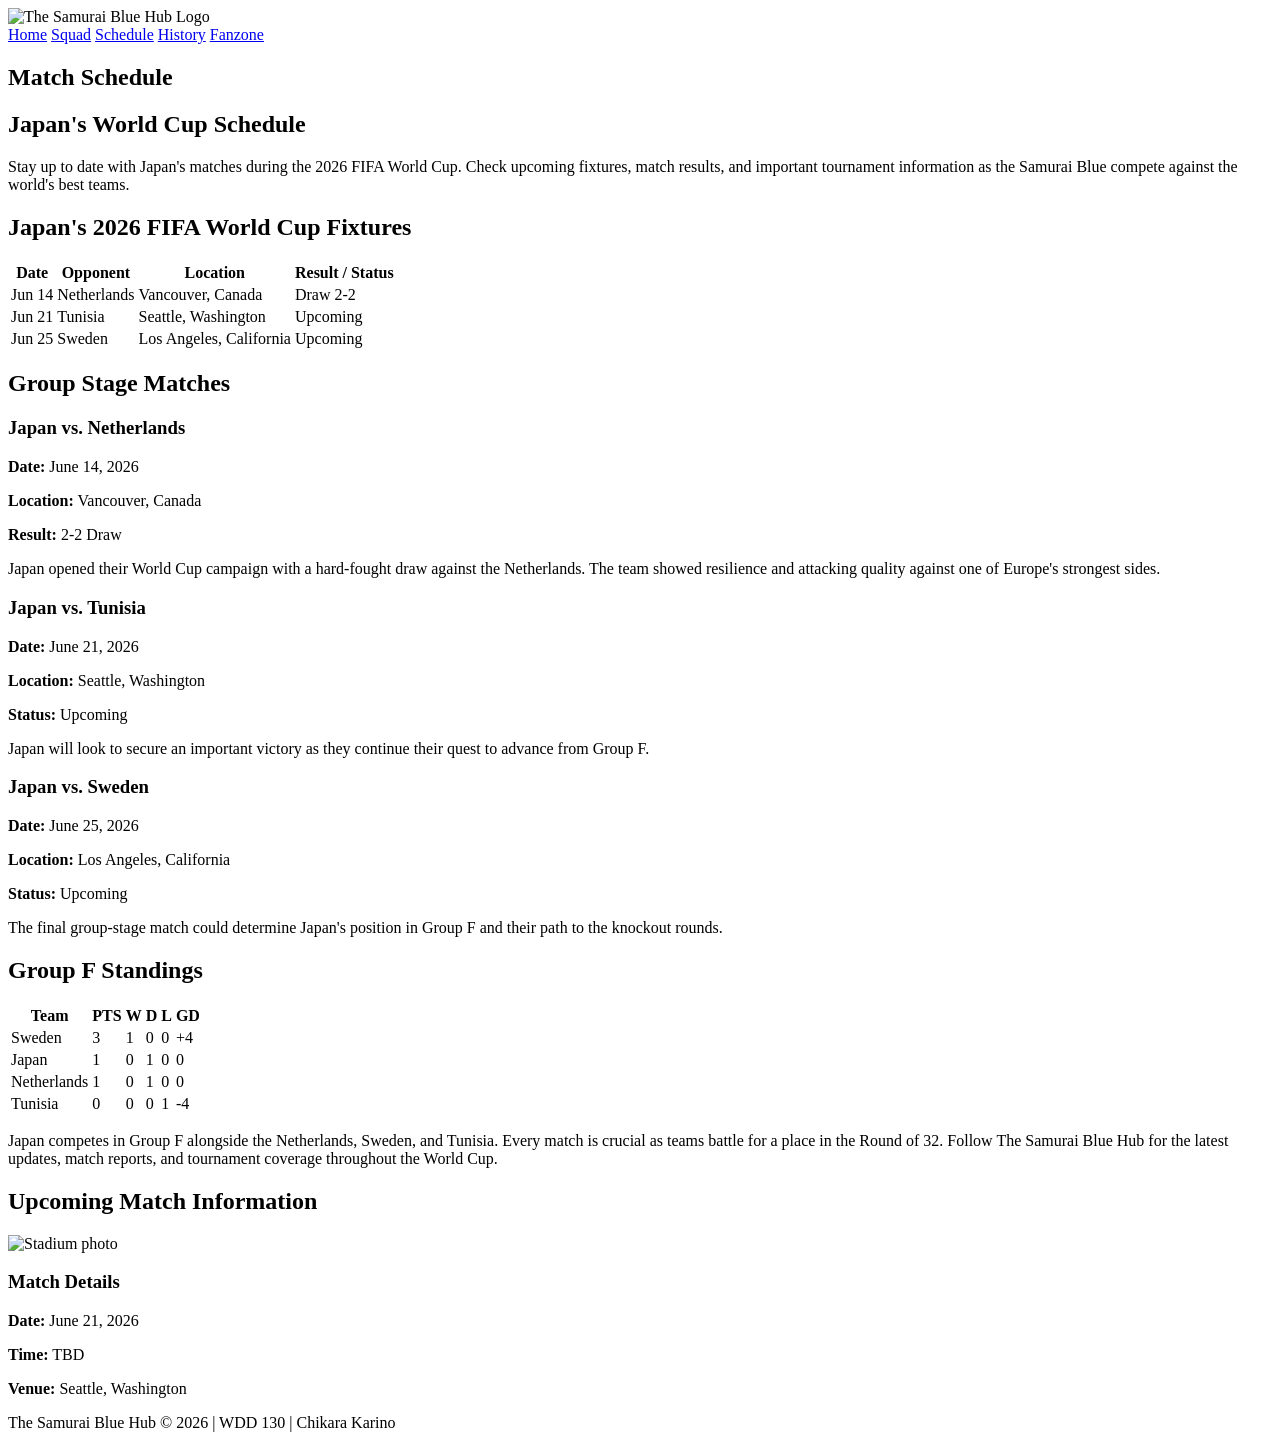
==== schedule.html @ fc18da7a "Update schedule.html Adding Schedule html" ====
<!DOCTYPE html>
<html lang="en">
<head>
    <meta charset="UTF-8">
    <meta name="viewport" content="width=device-width, initial-scale=1.0">
    <title>Schedule</title>
</head>
<body>

    <header>
        <div class="logo">
            <img src="images/logo.png" alt="The Samurai Blue Hub Logo">
        </div>
        <nav>
            <a href="index.html">Home</a>
            <a href="squad.html">Squad</a>
            <a href="schedule.html">Schedule</a>
            <a href="history.html">History</a>
            <a href="fanzone.html">Fanzone</a>
        </nav>
    </header>

    <main>

        <section class="page-intro">
            <h1>Match Schedule</h1>
            <h2>Japan's World Cup Schedule</h2>
            <p>Stay up to date with Japan's matches during the 2026 FIFA World Cup. Check upcoming fixtures, match results, and important tournament information as the Samurai Blue compete against the world's best teams.</p>
        </section>

        <section class="fixtures">
            <h2>Japan's 2026 FIFA World Cup Fixtures</h2>
            <table>
                <thead>
                    <tr>
                        <th>Date</th>
                        <th>Opponent</th>
                        <th>Location</th>
                        <th>Result / Status</th>
                    </tr>
                </thead>
                <tbody>
                    <tr>
                        <td>Jun 14</td>
                        <td>Netherlands</td>
                        <td>Vancouver, Canada</td>
                        <td>Draw 2-2</td>
                    </tr>
                    <tr>
                        <td>Jun 21</td>
                        <td>Tunisia</td>
                        <td>Seattle, Washington</td>
                        <td>Upcoming</td>
                    </tr>
                    <tr>
                        <td>Jun 25</td>
                        <td>Sweden</td>
                        <td>Los Angeles, California</td>
                        <td>Upcoming</td>
                    </tr>
                </tbody>
            </table>
        </section>

        <section class="match-details">
            <h2>Group Stage Matches</h2>

            <article>
                <h3>Japan vs. Netherlands</h3>
                <p><strong>Date:</strong> June 14, 2026</p>
                <p><strong>Location:</strong> Vancouver, Canada</p>
                <p><strong>Result:</strong> 2-2 Draw</p>
                <p>Japan opened their World Cup campaign with a hard-fought draw against the Netherlands. The team showed resilience and attacking quality against one of Europe's strongest sides.</p>
            </article>

            <article>
                <h3>Japan vs. Tunisia</h3>
                <p><strong>Date:</strong> June 21, 2026</p>
                <p><strong>Location:</strong> Seattle, Washington</p>
                <p><strong>Status:</strong> Upcoming</p>
                <p>Japan will look to secure an important victory as they continue their quest to advance from Group F.</p>
            </article>

            <article>
                <h3>Japan vs. Sweden</h3>
                <p><strong>Date:</strong> June 25, 2026</p>
                <p><strong>Location:</strong> Los Angeles, California</p>
                <p><strong>Status:</strong> Upcoming</p>
                <p>The final group-stage match could determine Japan's position in Group F and their path to the knockout rounds.</p>
            </article>
        </section>

        <section class="standings">
            <h2>Group F Standings</h2>
            <table>
                <thead>
                    <tr>
                        <th>Team</th>
                        <th>PTS</th>
                        <th>W</th>
                        <th>D</th>
                        <th>L</th>
                        <th>GD</th>
                    </tr>
                </thead>
                <tbody>
                    <tr>
                        <td>Sweden</td>
                        <td>3</td>
                        <td>1</td>
                        <td>0</td>
                        <td>0</td>
                        <td>+4</td>
                    </tr>
                    <tr>
                        <td>Japan</td>
                        <td>1</td>
                        <td>0</td>
                        <td>1</td>
                        <td>0</td>
                        <td>0</td>
                    </tr>
                    <tr>
                        <td>Netherlands</td>
                        <td>1</td>
                        <td>0</td>
                        <td>1</td>
                        <td>0</td>
                        <td>0</td>
                    </tr>
                    <tr>
                        <td>Tunisia</td>
                        <td>0</td>
                        <td>0</td>
                        <td>0</td>
                        <td>1</td>
                        <td>-4</td>
                    </tr>
                </tbody>
            </table>
            <p>Japan competes in Group F alongside the Netherlands, Sweden, and Tunisia. Every match is crucial as teams battle for a place in the Round of 32. Follow The Samurai Blue Hub for the latest updates, match reports, and tournament coverage throughout the World Cup.</p>
        </section>

        <section class="upcoming-match">
            <h2>Upcoming Match Information</h2>
            <div class="match-info">
                <img src="images/stadium.jpg" alt="Stadium photo">
                <div>
                    <h3>Match Details</h3>
                    <p><strong>Date:</strong> June 21, 2026</p>
                    <p><strong>Time:</strong> TBD</p>
                    <p><strong>Venue:</strong> Seattle, Washington</p>
                </div>
            </div>
        </section>

    </main>

    <footer>
        <p>The Samurai Blue Hub &copy; 2026 | WDD 130 | Chikara Karino</p>
    </footer>

</body>
</html>
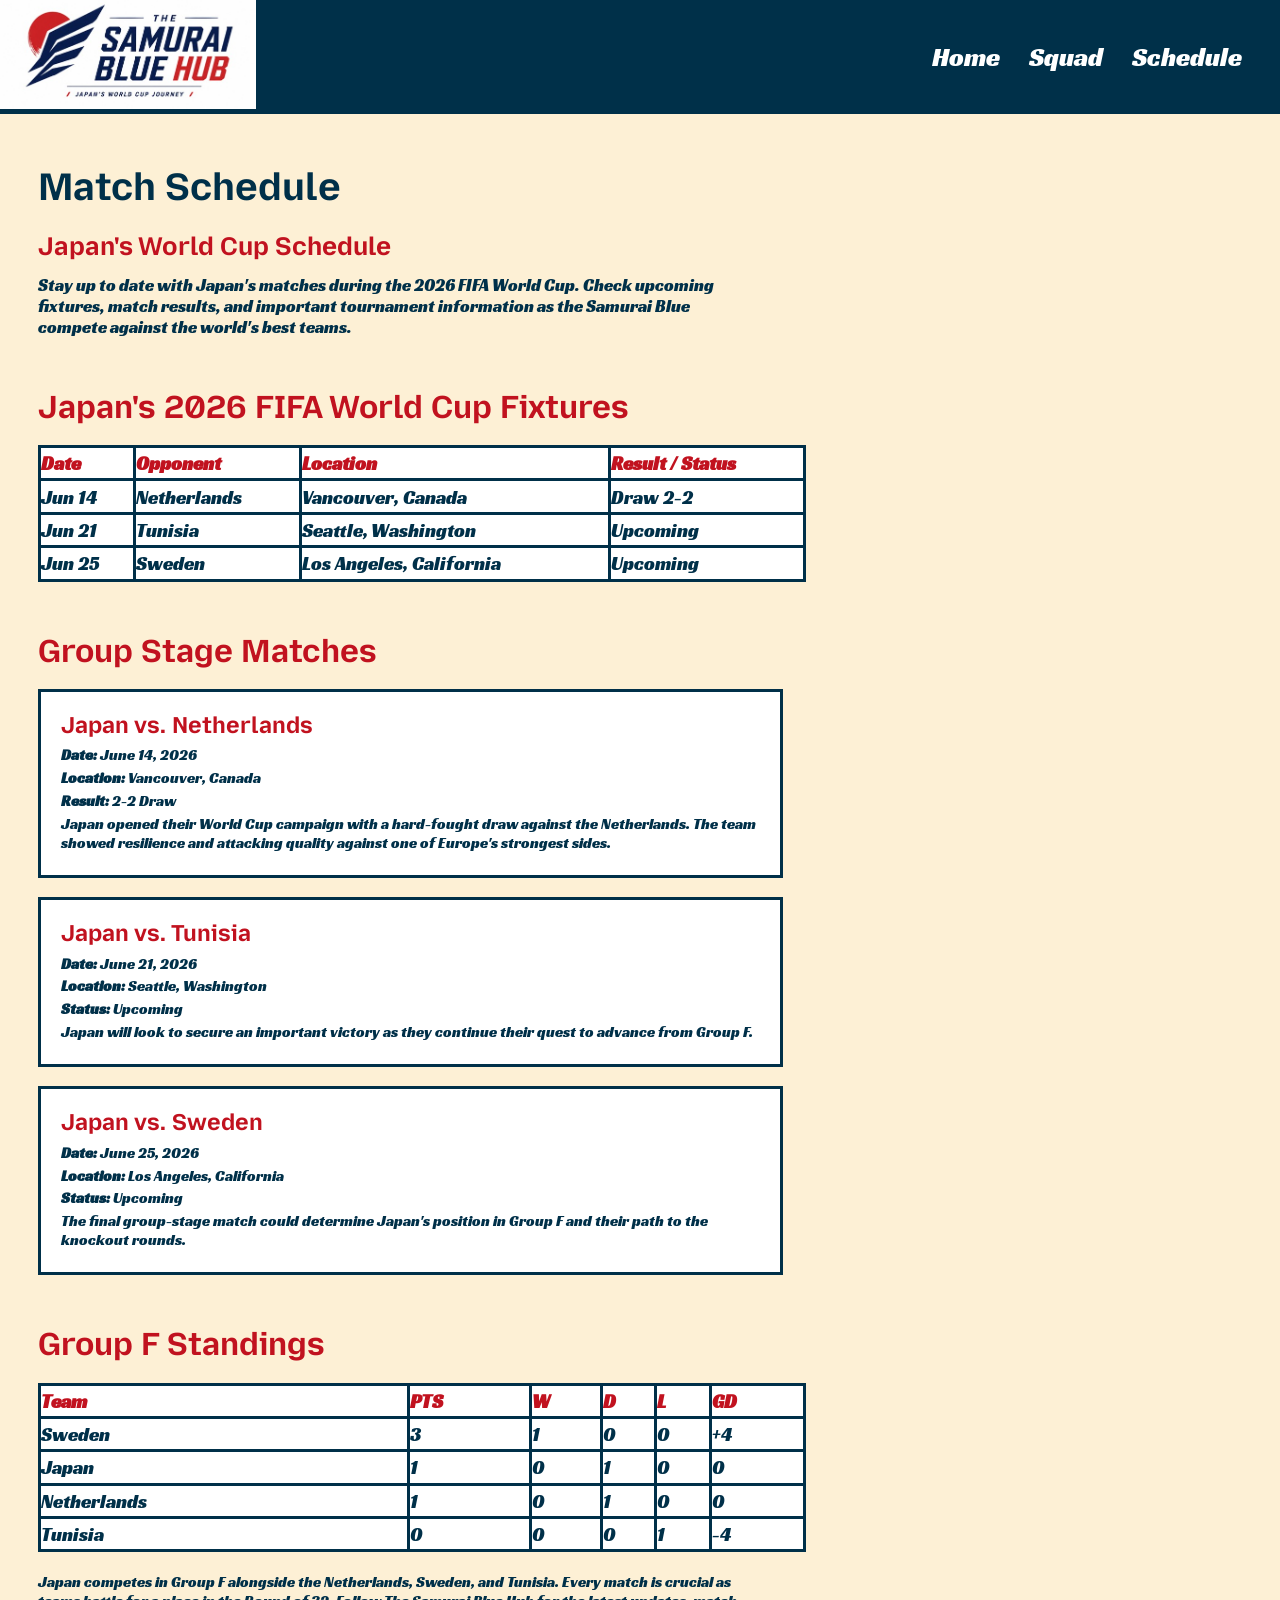
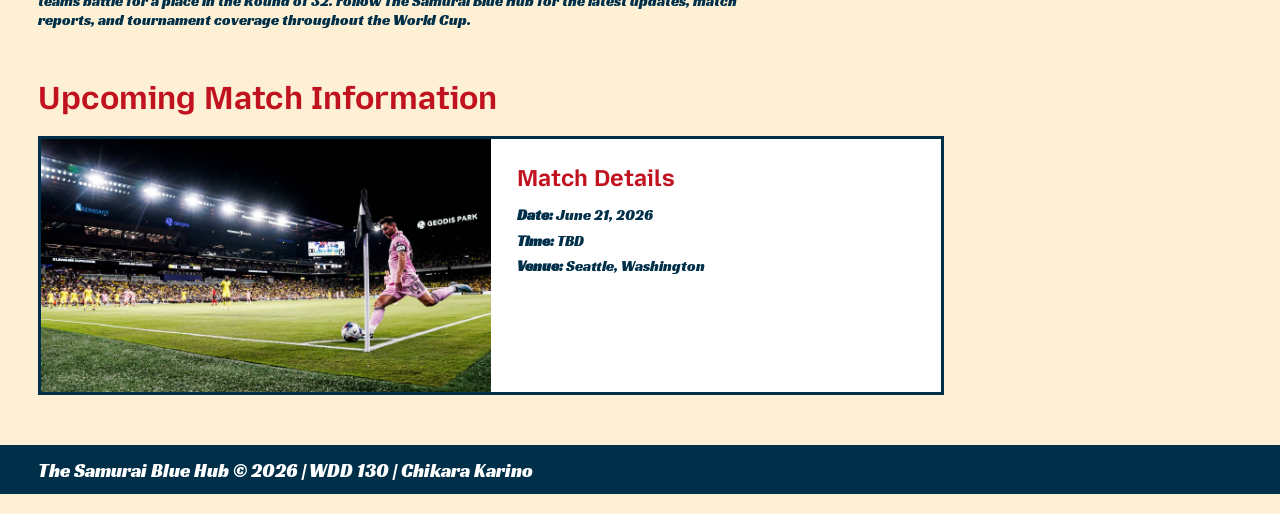
==== commit 1af2b46e: "Adding Schedule css and images" ====
--- a/schedule.html
+++ b/schedule.html
@@ -4,19 +4,18 @@
     <meta charset="UTF-8">
     <meta name="viewport" content="width=device-width, initial-scale=1.0">
     <title>Schedule</title>
+    <link rel="stylesheet" href="styles/style.css">
 </head>
 <body>
 
     <header>
         <div class="logo">
-            <img src="images/logo.png" alt="The Samurai Blue Hub Logo">
+            <img src="images/Logo.jpg" alt="The Samurai Blue Hub Logo">
         </div>
         <nav>
             <a href="index.html">Home</a>
             <a href="squad.html">Squad</a>
             <a href="schedule.html">Schedule</a>
-            <a href="history.html">History</a>
-            <a href="fanzone.html">Fanzone</a>
         </nav>
     </header>
 
@@ -144,7 +143,7 @@
         <section class="upcoming-match">
             <h2>Upcoming Match Information</h2>
             <div class="match-info">
-                <img src="images/stadium.jpg" alt="Stadium photo">
+                <img src="images/schedule-stadiumimage.jpeg" alt="Stadium photo">
                 <div>
                     <h3>Match Details</h3>
                     <p><strong>Date:</strong> June 21, 2026</p>
--- a/styles/style.css
+++ b/styles/style.css
@@ -0,0 +1,531 @@
+/*Primary #003049
+Secondary #FDF0D5
+Accent 1  #C1121F
+Accent 2  #White 
+
+Heading: Mozilla Text
+Paragraph: Racing Sans One */
+
+@import url('https://fonts.googleapis.com/css?family=Mozilla+Text&display=swap');
+@import url('https://fonts.googleapis.com/css?family=Racing+Sans+One&display=swap');
+
+h1,
+h2,
+h3,
+h4 {
+    font-family: "Mozilla Text", serif;
+}
+
+body {
+    margin: 0;
+    background-color: #fdf0d5;
+    color: #003049;
+    font-family: "Racing Sans One", sans-serif;
+}
+
+header {
+    background-color: #003049;
+}
+
+nav a {
+    color: white;
+}
+
+footer {
+    background-color: #003049;
+    color: white;
+}
+
+/* Squad Page */
+
+header {
+    display: flex;
+    align-items: center;
+}
+
+header img {
+    width: 20vw;
+    height: 8.5vw;
+    object-fit: cover;
+}
+
+nav {
+    margin-left: auto;
+    margin-right: 3vw;
+}
+
+nav a {
+    font-size: 2vw;
+    text-decoration: none;
+    margin-left: 2vw;
+}
+
+nav a:hover {
+    color: #C1121F;
+}
+
+.squad {
+    display: flex;
+    flex-direction: column;
+    position: relative;
+}
+
+.squad, .featured, .goalkeepers, .defenders, .midfielders, .forwards, .stats {
+    width: 90vw;
+    margin: 50px auto;
+    text-align: center;
+}
+
+.squad img {
+    border: 0.5vw solid #003049;
+}
+
+.squad-text {
+    display: flex;
+    flex-direction: column;
+    background: white;
+    position: absolute;
+    top: 30vw;
+    left: 20vw;
+    width: 45vw;
+    text-align: center;
+    border: 0.5vw solid #003049;
+    padding: 2vw 2vw;
+}
+
+.squad-text h1 {
+    font-size: 4vw;
+    color: #C1121F;
+    margin: 0 0 0.5vw 0;
+}
+
+.squad-text p {
+    font-size: 1.5vw;
+    margin: 0;
+}
+
+.featured h2 {
+    font-size: 3vw;
+}
+
+.player-grid {
+    display: grid;
+    grid-template-columns: 1fr 1fr 1fr;
+    align-items: center;
+    justify-content: center;
+    text-align: center;
+}
+
+.player-card img {
+    width: 20vw;
+    border: 0.25vw solid #003049;
+}
+
+.player-card h3 {
+    font-size: 2.5vw;
+    color: #C1121F;
+    margin: 0.5vw 0;
+}
+
+.player-card p {
+    font-size: 1.3vw;
+    margin: 0;
+}
+
+#left-card {
+    border-right: 0.25vw solid #003049;
+}
+
+#right-card {
+    border-left: 0.25vw solid #003049;
+}
+
+.goalkeepers h3, .defenders h3, .midfielders h3, .forwards h3 {
+    font-size: 2vw;
+    color: #C1121F;
+    margin: 0;
+    margin-bottom: 1vw;
+}
+
+.gk-grid, .df-grid, .mf-grid {
+    display: grid;
+    grid-template-columns: 1fr 1fr 1fr;
+    width: 60vw;
+    justify-self: center;
+    margin: 0;
+    padding: 0;
+}
+
+.fw-grid {
+    display: grid;
+    grid-template-columns: repeat(5, 1fr);
+    width: 60vw;
+    justify-self: center;
+    margin: 0;
+}
+
+.gk-grid p, .df-grid p, .mf-grid p, .fw-grid p {
+    font-size: 1.5vw;
+    background: white;
+    margin: 0;
+    padding: 0.25vw 0;
+}
+
+.top-left, .top-right, .bottom-left, .bottom-right {
+    border: 0.25vw solid #003049;
+}
+
+.top-middle, .bottom-middle {
+    border-top: 0.25vw solid #003049;
+    border-bottom: 0.25vw solid #003049;
+}
+
+.mid-left, .mid-right {
+    border-left: 0.25vw solid #003049;
+    border-right: 0.25vw solid #003049;
+}
+
+.top-sec-left {
+    border-top: 0.25vw solid #003049;
+    border-bottom: 0.25vw solid #003049;
+    border-right: 0.25vw solid #003049;
+}
+
+.top-sec-right {
+    border-top: 0.25vw solid #003049;
+    border-bottom: 0.25vw solid #003049;
+    border-left: 0.25vw solid #003049;
+}
+
+table {
+    background: white;
+    width: 40vw;
+    justify-self: center;
+    border-collapse: collapse;
+}
+
+th {
+    color: #C1121F;
+}
+
+th, td {
+    font-size: 1.5vw;
+    border: 0.25vw solid #003049;
+    padding: 0.25vw 0;
+}
+
+footer p {
+    font-size: 1.5vw;
+    margin-left: 2vw;
+    padding: 1vw;
+}
+
+
+
+
+
+
+
+
+/* Schedule Page */
+
+.page-intro,
+.fixtures,
+.match-details,
+.standings,
+.upcoming-match {
+    width: 90vw;
+    max-width: 1000px;
+    margin: 50px 0 50px 3vw;
+    text-align: left;
+}
+
+.page-intro h1 {
+    font-size: 3vw;
+    color: #003049;
+    margin-bottom: 0.5vw;
+}
+
+.page-intro h2 {
+    font-size: 2vw;
+    color: #C1121F;
+    margin-bottom: 1vw;
+}
+
+.page-intro p {
+    font-size: 1.3vw;
+    max-width: 700px;
+    margin: 0;
+}
+
+.fixtures h2,
+.match-details h2,
+.standings h2,
+.upcoming-match h2 {
+    font-size: 2.5vw;
+    color: #C1121F;
+    margin-bottom: 1.5vw;
+}
+
+.fixtures table,
+.standings table {
+    margin: 0;
+    width: 60vw;
+}
+
+.match-details article {
+    background: white;
+    border: 0.25vw solid #003049;
+    padding: 1.5vw;
+    margin: 0 0 1.5vw;
+    max-width: 700px;
+    text-align: left;
+}
+
+.match-details h3 {
+    font-size: 1.8vw;
+    color: #C1121F;
+    margin: 0 0 0.5vw;
+}
+
+.match-details p {
+    font-size: 1.2vw;
+    margin: 0.3vw 0;
+}
+
+.standings p {
+    font-size: 1.2vw;
+    max-width: 700px;
+    margin: 1.5vw 0 0;
+}
+
+.match-info {
+    display: grid;
+    grid-template-columns: 1fr 1fr;
+    max-width: 900px;
+    margin: 0;
+    border: 0.25vw solid #003049;
+    text-align: left;
+}
+
+.match-info img {
+    width: 100%;
+    height: 100%;
+    object-fit: cover;
+    display: block;
+}
+
+.match-info > div {
+    background: white;
+    padding: 2vw;
+}
+
+.match-info h3 {
+    font-size: 1.8vw;
+    color: #C1121F;
+    margin: 0 0 1vw;
+}
+
+.match-info p {
+    font-size: 1.2vw;
+    margin: 0.5vw 0;
+}
+
+
+
+
+
+
+
+
+
+@media screen and (max-width: 700px) {
+    header img {
+        width: 35vw;
+        height: 14.9vw;
+    }
+
+    nav {
+        margin-right: 4vw;
+    }
+
+    nav a {
+        font-size: 4.5vw;
+        margin-left: 3vw;
+    }
+
+    .squad, .featured, .goalkeepers, .defenders, .midfielders, .forwards, .stats {
+        width: 100%;
+    }
+
+    .squad-text {
+        top: 33vw;
+        left: 8vw;
+        width: 80vw;
+    }
+
+    .squad-text h1 {
+        font-size: 6.5vw;
+    }
+
+    .squad-text p {
+        font-size: 3vw;
+    }
+
+    .featured h2 {
+        font-size: 5.5vw;
+        margin: 0;
+    }
+
+    .player-grid {
+        grid-template-columns: 1fr;
+    }
+    
+    .player-card {
+        padding: 3vw;
+    }
+
+    .player-card img {
+        width: 70vw;
+        border: 0.5vw solid #003049;
+    }
+
+    .player-card h3 {
+        font-size: 4.5vw;
+    }
+
+    .player-card p {
+        font-size: 3.3vw;
+    }
+
+    #left-card {
+        border-right: none;
+        border-bottom: 0.5vw solid #003049;
+    }
+
+    #right-card {
+        border-left: none;
+        border-top: 0.5vw solid #003049;
+        padding-bottom: 0;
+    }
+
+    .goalkeepers h3, .defenders h3, .midfielders h3, .forwards h3 {
+        font-size: 4.5vw;
+        margin-bottom: 1vw;
+    }
+
+    .gk-grid, .df-grid, .mf-grid, .fw-grid {
+        width: 100%;
+    }
+
+    .gk-grid p, .df-grid p, .mf-grid p, .fw-grid p {
+        font-size: 2.9vw;
+        padding: 0.25vw 0.25vw;
+    }
+
+    .top-left, .top-right, .bottom-left, .bottom-right {
+        border: 0.5vw solid #003049;
+    }
+
+    .top-middle, .bottom-middle {
+        border-top: 0.5vw solid #003049;
+        border-bottom: 0.5vw solid #003049;
+    }
+
+    .mid-left, .mid-right {
+        border-left: 0.5vw solid #003049;
+        border-right: 0.5vw solid #003049;
+    }
+
+    .top-sec-left {
+        border-top: 0.5vw solid #003049;
+        border-bottom: 0.5vw solid #003049;
+        border-right: 0.5vw solid #003049;
+    }
+
+    .top-sec-right {
+        border-top: 0.5vw solid #003049;
+        border-bottom: 0.5vw solid #003049;
+        border-left: 0.5vw solid #003049;
+    }
+
+    table {
+        width: 66.67vw;
+        margin: 50px auto;
+    }
+
+    th, td {
+        font-size: 2.9vw;
+        border: 0.5vw solid #003049;
+        padding: 0.25vw 0.25vw;
+    }
+
+    footer p {
+        font-size: 3vw;
+        padding: 3vw;
+    }
+
+
+    /*Schedule*/
+    .page-intro h1 {
+        font-size: 6vw;
+    }
+
+    .page-intro h2 {
+        font-size: 4.5vw;
+    }
+
+    .page-intro p {
+        font-size: 3.3vw;
+        max-width: 90vw;
+    }
+
+    .fixtures h2,
+    .match-details h2,
+    .standings h2,
+    .upcoming-match h2 {
+        font-size: 5vw;
+    }
+
+    .fixtures table,
+    .standings table {
+        width: 90vw;
+    }
+
+    .match-details article {
+        max-width: 90vw;
+        padding: 4vw;
+    }
+
+    .match-details h3 {
+        font-size: 4vw;
+    }
+
+    .match-details p {
+        font-size: 3vw;
+    }
+
+    .standings p {
+        font-size: 3vw;
+        max-width: 90vw;
+    }
+
+    .match-info {
+        grid-template-columns: 1fr;
+        max-width: 90vw;
+    }
+
+    .match-info > div {
+        padding: 4vw;
+    }
+
+    .match-info h3 {
+        font-size: 4vw;
+    }
+
+    .match-info p {
+        font-size: 3vw;
+    }
+   
+   
+}
